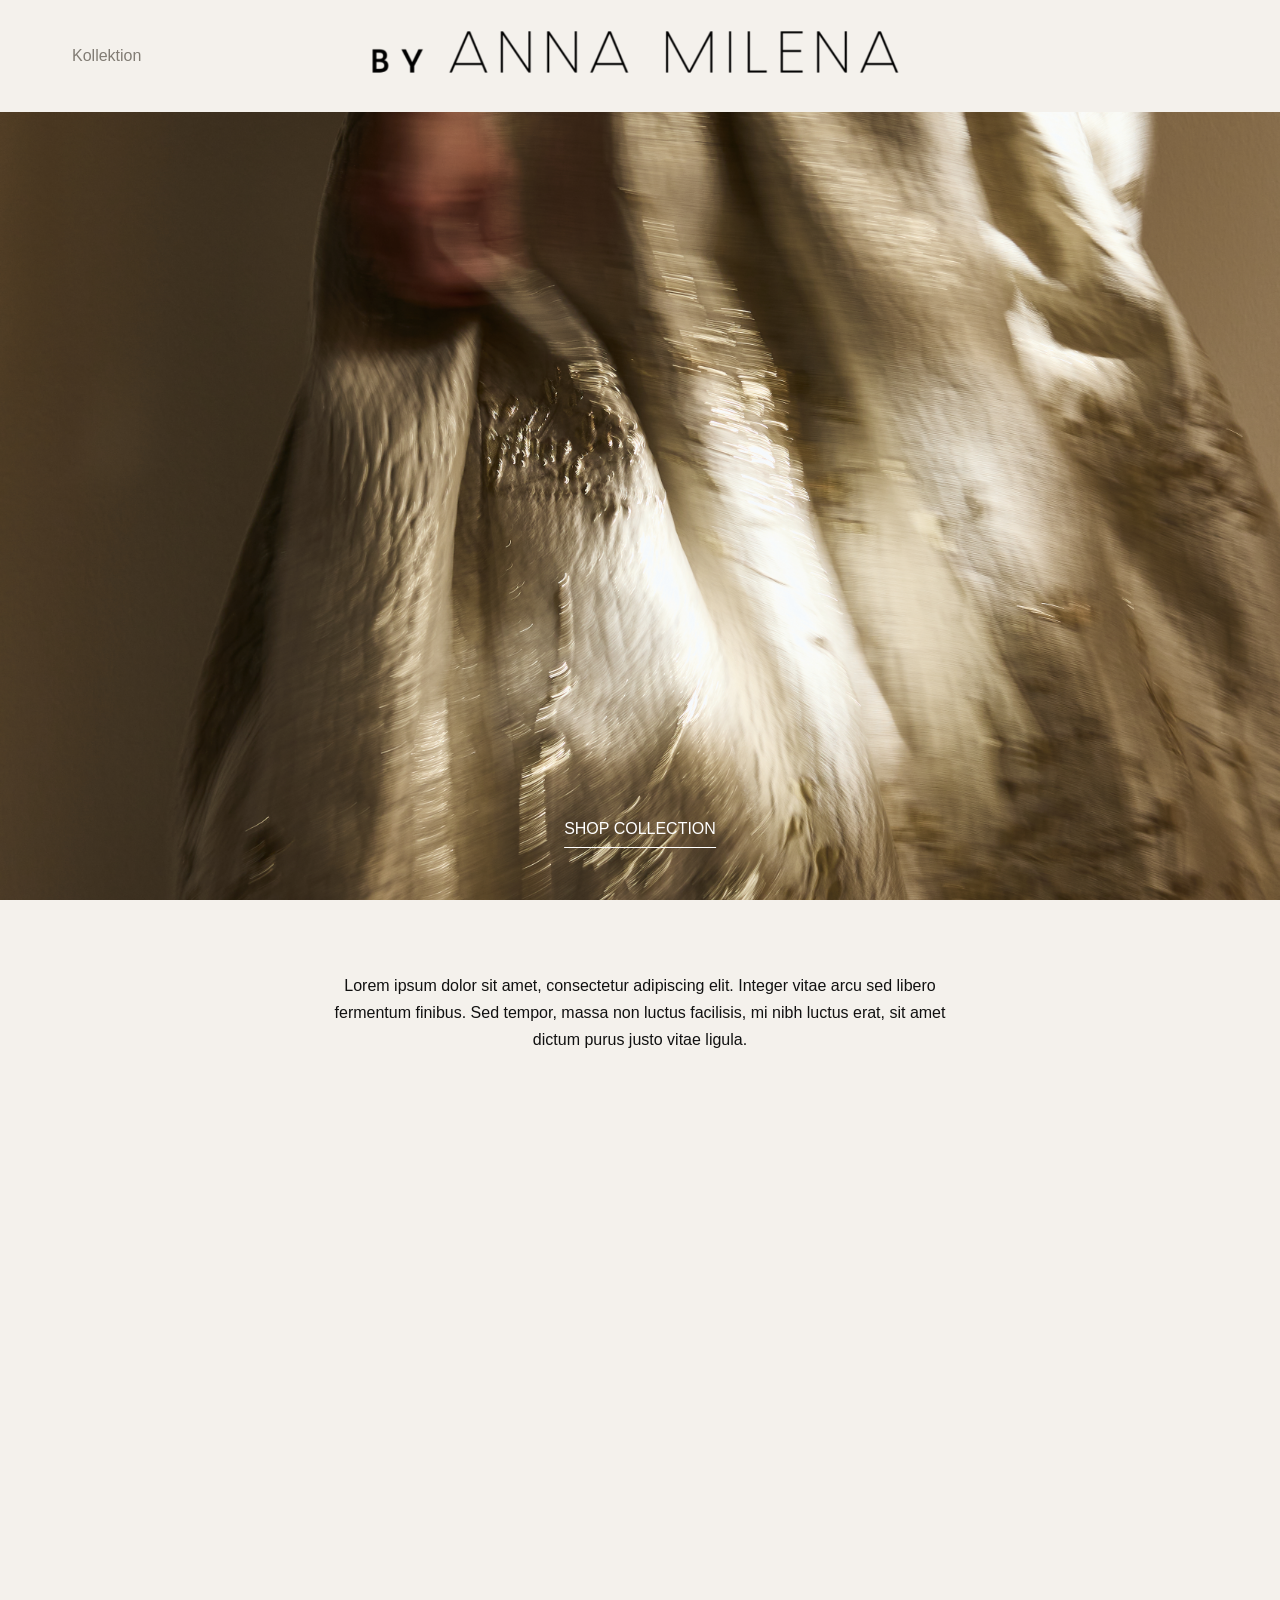
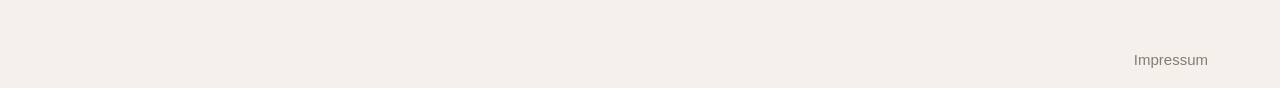
==== index.html @ 2ded6c22 "added homepage" ====
<!doctype html>
<html lang="de">
  <head>
    <meta charset="utf-8">
    <meta name="viewport" content="width=device-width, initial-scale=1">
    <title>by Anna Milena</title>
    <link rel="stylesheet" href="style.css">
    <script src="script.js" defer></script>
  </head>
  <body data-page="home">
    <header class="site-header" data-site-header></header>
    <main class="home-page" aria-label="Startseite">
      <section class="home-hero" aria-label="Kollektion">
        <img class="home-hero__image" src="assets/home/hero-skirt.jpg" alt="Rock in Bewegung">
        <a class="home-hero__link" href="collection.html">Shop Collection</a>
      </section>
      <section class="page-shell home-intro" aria-label="Einleitung">
        <p>
          Lorem ipsum dolor sit amet, consectetur adipiscing elit. Integer vitae
          arcu sed libero fermentum finibus. Sed tempor, massa non luctus
          facilisis, mi nibh luctus erat, sit amet dictum purus justo vitae
          ligula.
        </p>
      </section>
    </main>
    <footer class="site-footer" data-site-footer></footer>
  </body>
</html>
---- style.css ----
:root {
  --color-background: #f4f1ec;
  --color-surface: #fbfaf7;
  --color-text: #111111;
  --color-muted: #817c74;
  --color-line: #d8d1c8;
  --font-family-base: Arial, Helvetica, sans-serif;
  --font-size-base: 15px;
  --line-height-base: 1.5;
  --page-max-width: 1440px;
  --space-page-mobile: 24px;
  --space-page-tablet: 48px;
  --space-page-desktop: 72px;
  --header-height-mobile: 82px;
  --header-height-desktop: 112px;
  --logo-width-mobile: 300px;
  --logo-width-tablet: 430px;
  --logo-width-desktop: 540px;
  --icon-size: 32px;
  --icon-stroke: 2px;
  --nav-panel-width: 280px;
  --home-hero-height-mobile: calc(100vh - var(--header-height-mobile));
  --home-hero-height-desktop: calc(100vh - var(--header-height-desktop));
  --home-hero-image-position-mobile: center center;
  --home-hero-image-position-desktop: center center;
  --home-intro-width: 620px;
  --home-intro-space-mobile: 48px;
  --home-intro-space-desktop: 72px;
  --collection-top-space-mobile: 36px;
  --collection-top-space-desktop: 58px;
  --collection-grid-gap-x-mobile: 18px;
  --collection-grid-gap-y-mobile: 46px;
  --collection-grid-gap-x-tablet: 28px;
  --collection-grid-gap-y-tablet: 56px;
  --collection-grid-gap-x-desktop: 34px;
  --collection-grid-gap-y-desktop: 68px;
  --product-image-ratio: 2 / 3;
  --product-title-size-mobile: 14px;
  --product-title-size-desktop: 16px;
  --detail-top-space-mobile: 28px;
  --detail-top-space-desktop: 56px;
  --detail-image-max-width: 620px;
  --detail-content-max-width: 340px;
  --detail-gap-tablet: 48px;
  --detail-gap-desktop: 72px;
  --transition-fast: 160ms ease;
}

* {
  box-sizing: border-box;
}

html {
  background: var(--color-background);
  color: var(--color-text);
  font-family: var(--font-family-base);
  font-size: var(--font-size-base);
  line-height: var(--line-height-base);
}

body {
  min-height: 100vh;
  margin: 0;
  display: grid;
  grid-template-rows: auto 1fr auto;
}

a {
  color: inherit;
  text-decoration: none;
}

.site-header,
.site-footer,
.page-shell {
  width: min(100%, var(--page-max-width));
  margin-inline: auto;
  padding-inline: var(--space-page-mobile);
}

.site-header {
  min-height: var(--header-height-mobile);
  position: relative;
  display: grid;
  grid-template-columns: 1fr auto 1fr;
  align-items: center;
  gap: 16px;
}

.brand-link {
  position: absolute;
  left: 50%;
  top: 50%;
  z-index: 1;
  display: inline-flex;
  align-items: center;
  width: min(var(--logo-width-mobile), 68vw);
  transform: translate(-50%, -50%);
}

.brand-logo {
  display: block;
  width: 100%;
  height: auto;
}

.header-spacer {
  justify-self: end;
  width: var(--icon-size);
  height: var(--icon-size);
}

.icon-button {
  width: var(--icon-size);
  height: var(--icon-size);
  padding: 0;
  border: 0;
  border-radius: 0;
  background: transparent;
  color: var(--color-text);
  cursor: pointer;
  position: relative;
}

.menu-toggle {
  justify-self: start;
  display: inline-flex;
  flex-direction: column;
  justify-content: center;
  gap: 7px;
}

.menu-toggle__line {
  display: block;
  width: 30px;
  height: var(--icon-stroke);
  background: currentColor;
  transition: transform var(--transition-fast), opacity var(--transition-fast);
}

.menu-toggle[aria-expanded="true"] .menu-toggle__line:nth-child(1) {
  transform: translateY(9px) rotate(45deg);
}

.menu-toggle[aria-expanded="true"] .menu-toggle__line:nth-child(2) {
  opacity: 0;
}

.menu-toggle[aria-expanded="true"] .menu-toggle__line:nth-child(3) {
  transform: translateY(-9px) rotate(-45deg);
}

.site-nav {
  display: flex;
}

.site-nav--mobile {
  position: absolute;
  top: calc(100% - 8px);
  left: var(--space-page-mobile);
  z-index: 10;
  width: min(var(--nav-panel-width), calc(100vw - 48px));
  padding: 22px 0;
  border-top: 1px solid var(--color-line);
  background: var(--color-background);
  box-shadow: 0 18px 36px rgba(17, 17, 17, 0.07);
  opacity: 0;
  pointer-events: none;
  transform: translateY(-8px);
  transition: opacity var(--transition-fast), transform var(--transition-fast);
  flex-direction: column;
  align-items: center;
  gap: 0;
}

.site-nav--mobile.is-open {
  opacity: 1;
  pointer-events: auto;
  transform: translateY(0);
}

.site-nav--desktop {
  display: none;
}

.site-nav__link,
.site-footer__link {
  color: var(--color-muted);
  transition: color var(--transition-fast);
}

.site-nav__link:hover,
.site-nav__link[aria-current="page"],
.site-footer__link:hover,
.site-footer__link[aria-current="page"] {
  color: var(--color-text);
}

.site-nav__link {
  width: 100%;
  padding: 12px 24px;
  font-size: 16px;
}

.page-shell {
  min-height: calc(100vh - var(--header-height-mobile) - 56px);
}

.site-footer {
  min-height: 56px;
  display: flex;
  align-items: center;
  justify-content: flex-end;
}

.silent-link {
  display: block;
  width: 100%;
  min-height: 1px;
}

.home-page {
  min-height: calc(100vh - var(--header-height-mobile) - 56px);
}

.home-hero {
  position: relative;
  min-height: var(--home-hero-height-mobile);
  overflow: hidden;
  background: var(--color-surface);
}

.home-hero__image {
  display: block;
  width: 100%;
  height: var(--home-hero-height-mobile);
  object-fit: cover;
  object-position: var(--home-hero-image-position-mobile);
}

.home-hero__link {
  position: absolute;
  left: 50%;
  bottom: 42px;
  color: #ffffff;
  font-size: 15px;
  line-height: 1;
  letter-spacing: 0;
  text-transform: uppercase;
  transform: translateX(-50%);
}

.home-hero__link::after {
  content: "";
  display: block;
  width: 100%;
  height: 1px;
  margin-top: 10px;
  background: currentColor;
}

.home-intro {
  padding-top: var(--home-intro-space-mobile);
  padding-bottom: var(--home-intro-space-mobile);
}

.home-intro p {
  max-width: var(--home-intro-width);
  margin: 0 auto;
  font-size: 16px;
  line-height: 1.7;
  text-align: center;
}

.collection-page {
  padding-top: var(--collection-top-space-mobile);
  padding-bottom: 64px;
}

.product-grid {
  display: grid;
  grid-template-columns: repeat(2, minmax(0, 1fr));
  column-gap: var(--collection-grid-gap-x-mobile);
  row-gap: var(--collection-grid-gap-y-mobile);
}

.product-card {
  min-width: 0;
}

.product-card__link {
  display: grid;
  gap: 12px;
}

.product-card__media {
  display: block;
  aspect-ratio: var(--product-image-ratio);
  background: var(--color-surface);
  overflow: hidden;
}

.product-card__image {
  display: block;
  width: 100%;
  height: 100%;
  object-fit: cover;
}

.product-card__name {
  display: block;
  font-size: var(--product-title-size-mobile);
  line-height: 1.25;
}

.product-detail-page {
  padding-top: var(--detail-top-space-mobile);
  padding-bottom: 72px;
}

.product-detail {
  display: grid;
  gap: 24px;
}

.back-link,
.text-link {
  width: fit-content;
  color: var(--color-muted);
  font-size: 14px;
  transition: color var(--transition-fast);
}

.back-link:hover,
.text-link:hover {
  color: var(--color-text);
}

.product-detail__media {
  width: 100%;
  max-width: var(--detail-image-max-width);
  background: var(--color-surface);
}

.product-detail__image {
  display: block;
  width: 100%;
  height: auto;
}

.product-detail__content {
  display: grid;
  gap: 18px;
  align-content: start;
  max-width: var(--detail-content-max-width);
}

.product-detail__eyebrow,
.product-detail__description,
.product-detail__meta {
  margin: 0;
}

.product-detail__eyebrow {
  color: var(--color-muted);
  font-size: 13px;
}

.product-detail__title {
  margin: 0;
  font-size: 26px;
  font-weight: 400;
  line-height: 1.12;
}

.product-detail__description,
.product-detail__meta {
  font-size: 15px;
  line-height: 1.55;
}

.product-detail__meta {
  color: var(--color-muted);
}

.imprint-page {
  padding-top: 48px;
  padding-bottom: 72px;
}

.imprint-content {
  max-width: 520px;
}

.imprint-content h1 {
  margin: 0 0 28px;
  font-size: 28px;
  font-weight: 400;
  line-height: 1.15;
}

.imprint-content p {
  margin: 0;
  font-size: 15px;
  line-height: 1.65;
}

@media (min-width: 768px) {
  .site-header,
  .site-footer,
  .page-shell {
    padding-inline: var(--space-page-tablet);
  }

  .brand-link {
    width: min(var(--logo-width-tablet), 58vw);
  }

  .site-nav--mobile {
    left: var(--space-page-tablet);
  }

  .menu-toggle,
  .site-nav--mobile,
  .header-spacer {
    display: none;
  }

  .site-nav--desktop {
    display: flex;
    position: static;
    z-index: 2;
    width: auto;
    padding: 0;
    border-top: 0;
    background: transparent;
    box-shadow: none;
    opacity: 1;
    pointer-events: auto;
    transform: none;
    flex-direction: row;
    justify-self: start;
    align-items: center;
  }

  .site-nav--desktop .site-nav__link {
    width: auto;
    padding: 0;
    font-size: 16px;
  }

  .product-grid {
    grid-template-columns: repeat(3, minmax(0, 1fr));
    column-gap: var(--collection-grid-gap-x-tablet);
    row-gap: var(--collection-grid-gap-y-tablet);
  }

  .product-detail {
    grid-template-columns: minmax(0, 1fr) minmax(260px, var(--detail-content-max-width));
    gap: var(--detail-gap-tablet);
    align-items: start;
  }

  .back-link {
    grid-column: 1 / -1;
  }

  .product-detail__media {
    justify-self: end;
  }
}

@media (min-width: 1200px) {
  .site-header,
  .site-footer,
  .page-shell {
    padding-inline: var(--space-page-desktop);
  }

  .site-header {
    min-height: var(--header-height-desktop);
  }

  .brand-link {
    width: var(--logo-width-desktop);
  }

  .page-shell {
    min-height: calc(100vh - var(--header-height-desktop) - 56px);
  }

  .home-page {
    min-height: calc(100vh - var(--header-height-desktop) - 56px);
  }

  .home-hero {
    min-height: var(--home-hero-height-desktop);
  }

  .home-hero__image {
    height: var(--home-hero-height-desktop);
    object-position: var(--home-hero-image-position-desktop);
  }

  .home-hero__link {
    bottom: 52px;
    font-size: 16px;
  }

  .home-intro {
    padding-top: var(--home-intro-space-desktop);
    padding-bottom: var(--home-intro-space-desktop);
  }

  .collection-page {
    padding-top: var(--collection-top-space-desktop);
    padding-bottom: 88px;
  }

  .product-grid {
    grid-template-columns: repeat(4, minmax(0, 1fr));
    column-gap: var(--collection-grid-gap-x-desktop);
    row-gap: var(--collection-grid-gap-y-desktop);
  }

  .product-card__name {
    font-size: var(--product-title-size-desktop);
  }

  .product-detail-page {
    padding-top: var(--detail-top-space-desktop);
    padding-bottom: 96px;
  }

  .product-detail {
    grid-template-columns: minmax(0, 720px) minmax(260px, var(--detail-content-max-width));
    gap: var(--detail-gap-desktop);
    justify-content: center;
  }

  .product-detail__content {
    padding-top: 34px;
    position: sticky;
    top: 32px;
  }

  .product-detail__title {
    font-size: 30px;
  }
}
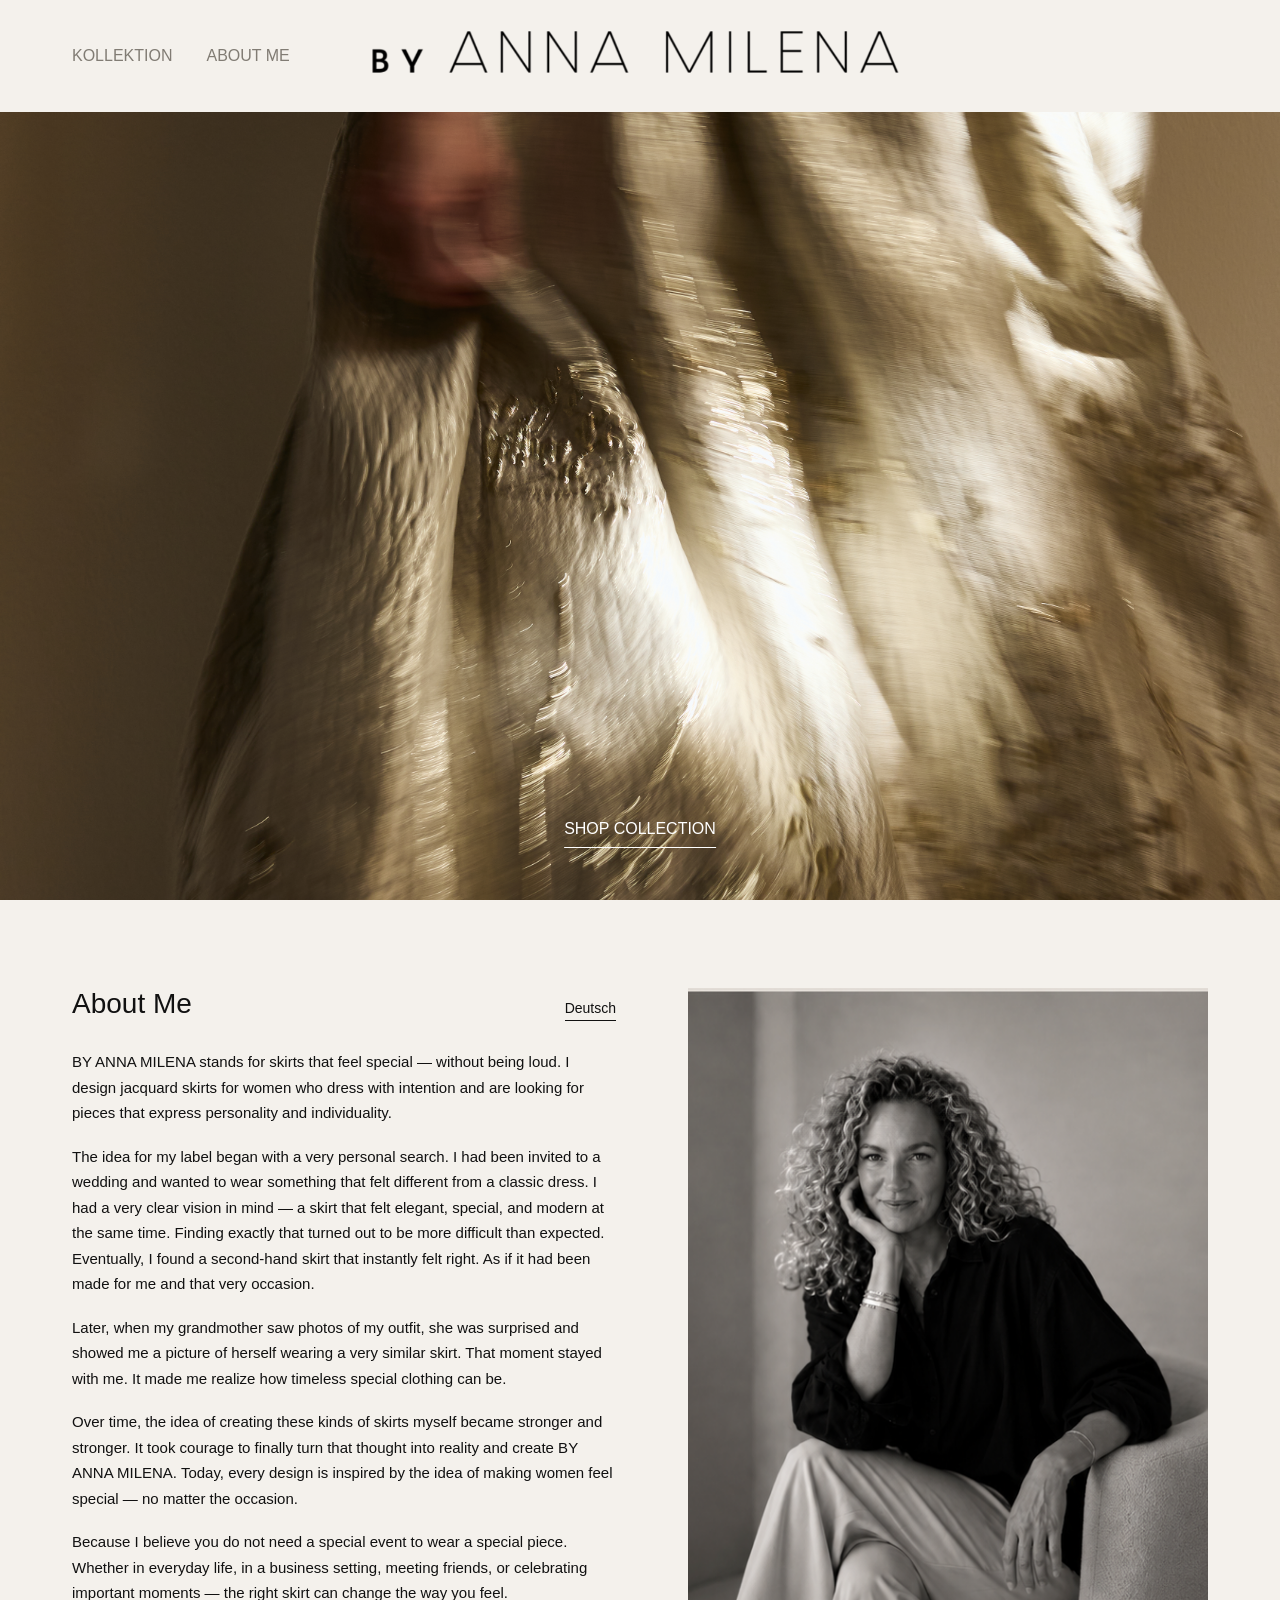
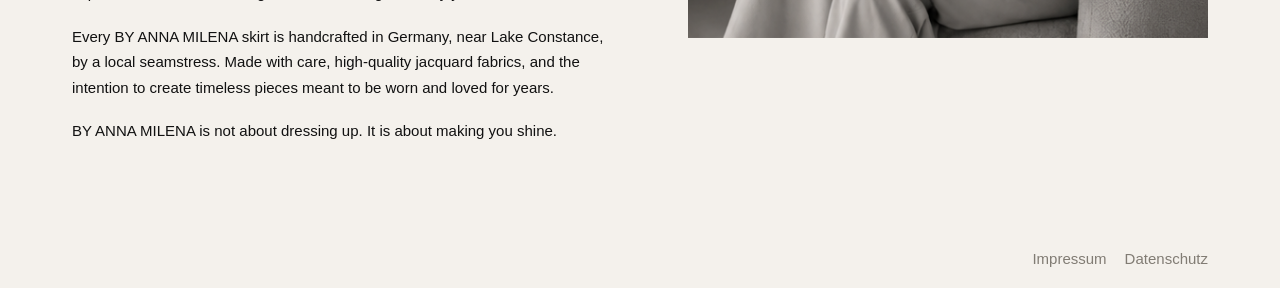
==== commit b89649e6: "added image slider and details" ====
--- a/index.html
+++ b/index.html
@@ -10,17 +10,40 @@
   <body data-page="home">
     <header class="site-header" data-site-header></header>
     <main class="home-page" aria-label="Startseite">
-      <section class="home-hero" aria-label="Kollektion">
+      <section class="home-hero" aria-label="KOLLEKTION">
         <img class="home-hero__image" src="assets/home/hero-skirt.jpg" alt="Rock in Bewegung">
         <a class="home-hero__link" href="collection.html">Shop Collection</a>
       </section>
-      <section class="page-shell home-intro" aria-label="Einleitung">
-        <p>
-          Lorem ipsum dolor sit amet, consectetur adipiscing elit. Integer vitae
-          arcu sed libero fermentum finibus. Sed tempor, massa non luctus
-          facilisis, mi nibh luctus erat, sit amet dictum purus justo vitae
-          ligula.
-        </p>
+      <section class="page-shell about-section" id="about-me" aria-label="About Me">
+        <div class="about-section__layout">
+          <div class="about-section__copy">
+            <div class="about-section__header">
+              <h1>About Me</h1>
+              <button class="language-toggle" type="button" data-language-toggle data-current-language="en">Deutsch</button>
+            </div>
+            <div class="about-text is-active" data-about-text="en">
+              <p>BY ANNA MILENA stands for skirts that feel special — without being loud. I design jacquard skirts for women who dress with intention and are looking for pieces that express personality and individuality.</p>
+              <p>The idea for my label began with a very personal search. I had been invited to a wedding and wanted to wear something that felt different from a classic dress. I had a very clear vision in mind — a skirt that felt elegant, special, and modern at the same time. Finding exactly that turned out to be more difficult than expected. Eventually, I found a second-hand skirt that instantly felt right. As if it had been made for me and that very occasion.</p>
+              <p>Later, when my grandmother saw photos of my outfit, she was surprised and showed me a picture of herself wearing a very similar skirt. That moment stayed with me. It made me realize how timeless special clothing can be.</p>
+              <p>Over time, the idea of creating these kinds of skirts myself became stronger and stronger. It took courage to finally turn that thought into reality and create BY ANNA MILENA. Today, every design is inspired by the idea of making women feel special — no matter the occasion.</p>
+              <p>Because I believe you do not need a special event to wear a special piece. Whether in everyday life, in a business setting, meeting friends, or celebrating important moments — the right skirt can change the way you feel.</p>
+              <p>Every BY ANNA MILENA skirt is handcrafted in Germany, near Lake Constance, by a local seamstress. Made with care, high-quality jacquard fabrics, and the intention to create timeless pieces meant to be worn and loved for years.</p>
+              <p>BY ANNA MILENA is not about dressing up. It is about making you shine.</p>
+            </div>
+            <div class="about-text" data-about-text="de" hidden>
+              <p>BY ANNA MILENA steht für Röcke, die besonders sind – ohne laut zu sein. Ich entwerfe Jacquard-Röcke für Frauen, die sich bewusst kleiden möchten und ein Kleidungsstück suchen, das Persönlichkeit ausstrahlt.</p>
+              <p>Die Idee zu meinem Label entstand aus einer ganz persönlichen Suche. Als ich zu einer Hochzeit eingeladen war, wollte ich etwas tragen, das sich anders anfühlt als ein klassisches Kleid. Ich hatte eine genaue Vorstellung von einem Rock in meinem Kopf – elegant, besonders und trotzdem modern. Doch genau dieses Stück zu finden, war schwieriger als gedacht. Schließlich entdeckte ich einen Rock second hand, der sich sofort richtig anfühlte. Als wäre er genau für mich und diesen Anlass gemacht.</p>
+              <p>Später zeigte ich meiner Oma Bilder meines Outfits. Sie reagierte überrascht und holte ein Foto von sich hervor – darauf trug sie einen ganz ähnlichen Rock. Dieser Moment hat mich berührt und mir gezeigt, wie zeitlos besondere Kleidung sein kann.</p>
+              <p>Mit der Zeit entstand immer stärker der Wunsch, selbst solche Röcke zu entwerfen. Es brauchte Mut, diesen Gedanken wirklich umzusetzen und daraus BY ANNA MILENA entstehen zu lassen. Heute entstehen meine Designs aus der Idee heraus, Frauen in jedem Moment ein besonderes Gefühl zu geben – unabhängig vom Anlass.</p>
+              <p>Denn ich finde: Man braucht keinen besonderen Tag, um ein besonderes Kleidungsstück zu tragen. Ob im Alltag, im Business, beim Treffen mit Freunden oder bei großen Feierlichkeiten – ein Rock kann Ausstrahlung verändern.</p>
+              <p>Jeder Rock von BY ANNA MILENA wird in Deutschland am Bodensee von einer Schneiderin gefertigt. Mit viel Sorgfalt, hochwertigen Jacquardstoffen und dem Anspruch, zeitlose Lieblingsstücke zu schaffen.</p>
+              <p>BY ANNA MILENA soll Frauen nicht verkleiden. Sondern sie zum Strahlen bringen.</p>
+            </div>
+          </div>
+          <figure class="about-section__media">
+            <img src="assets/home/about-portrait.png" alt="Anna Milena Balzer">
+          </figure>
+        </div>
       </section>
     </main>
     <footer class="site-footer" data-site-footer></footer>
--- a/style.css
+++ b/style.css
@@ -23,9 +23,12 @@
   --home-hero-height-desktop: calc(100vh - var(--header-height-desktop));
   --home-hero-image-position-mobile: center center;
   --home-hero-image-position-desktop: center center;
-  --home-intro-width: 620px;
-  --home-intro-space-mobile: 48px;
-  --home-intro-space-desktop: 72px;
+  --about-section-space-mobile: 56px;
+  --about-section-space-desktop: 88px;
+  --about-layout-gap-tablet: 48px;
+  --about-layout-gap-desktop: 72px;
+  --about-text-width: 620px;
+  --about-image-ratio: 4 / 5;
   --collection-top-space-mobile: 36px;
   --collection-top-space-desktop: 58px;
   --collection-grid-gap-x-mobile: 18px;
@@ -152,6 +155,7 @@
 
 .site-nav {
   display: flex;
+  gap: 22px;
 }
 
 .site-nav--mobile {
@@ -211,6 +215,7 @@
   display: flex;
   align-items: center;
   justify-content: flex-end;
+  gap: 18px;
 }
 
 .silent-link {
@@ -259,17 +264,76 @@
   background: currentColor;
 }
 
-.home-intro {
-  padding-top: var(--home-intro-space-mobile);
-  padding-bottom: var(--home-intro-space-mobile);
-}
-
-.home-intro p {
-  max-width: var(--home-intro-width);
-  margin: 0 auto;
-  font-size: 16px;
+.about-section {
+  padding-top: var(--about-section-space-mobile);
+  padding-bottom: var(--about-section-space-mobile);
+}
+
+.about-section__layout {
+  display: grid;
+  gap: 36px;
+}
+
+.about-section__copy {
+  max-width: var(--about-text-width);
+}
+
+.about-section__header {
+  display: flex;
+  align-items: baseline;
+  justify-content: space-between;
+  gap: 24px;
+  margin-bottom: 28px;
+}
+
+.about-section__header h1 {
+  margin: 0;
+  font-size: 28px;
+  font-weight: 400;
+  line-height: 1.15;
+}
+
+.language-toggle {
+  padding: 0 0 5px;
+  border: 0;
+  border-bottom: 1px solid currentColor;
+  border-radius: 0;
+  background: transparent;
+  color: var(--color-text);
+  font-family: var(--font-family-base);
+  font-size: 14px;
+  line-height: 1;
+  cursor: pointer;
+}
+
+.about-text {
+  display: grid;
+  gap: 18px;
+}
+
+.about-text[hidden] {
+  display: none;
+}
+
+.about-text p {
+  margin: 0;
+  font-size: 15px;
   line-height: 1.7;
-  text-align: center;
+}
+
+.about-section__media {
+  margin: 0;
+  width: 100%;
+  aspect-ratio: var(--about-image-ratio);
+  overflow: hidden;
+  background: var(--color-surface);
+}
+
+.about-section__media img {
+  display: block;
+  width: 100%;
+  height: 100%;
+  object-fit: cover;
 }
 
 .collection-page {
@@ -336,9 +400,13 @@
   color: var(--color-text);
 }
 
+.product-gallery {
+  width: 100%;
+  max-width: var(--detail-image-max-width);
+}
+
 .product-detail__media {
   width: 100%;
-  max-width: var(--detail-image-max-width);
   background: var(--color-surface);
 }
 
@@ -346,6 +414,40 @@
   display: block;
   width: 100%;
   height: auto;
+}
+
+.product-gallery__thumbs {
+  display: flex;
+  gap: 10px;
+  margin-top: 12px;
+  overflow-x: auto;
+  scrollbar-width: thin;
+}
+
+.product-gallery__thumb {
+  flex: 0 0 64px;
+  width: 64px;
+  aspect-ratio: var(--product-image-ratio);
+  padding: 0;
+  border: 1px solid transparent;
+  border-radius: 0;
+  background: transparent;
+  cursor: pointer;
+  opacity: 0.58;
+  transition: border-color var(--transition-fast), opacity var(--transition-fast);
+}
+
+.product-gallery__thumb[aria-current="true"],
+.product-gallery__thumb:hover {
+  border-color: var(--color-text);
+  opacity: 1;
+}
+
+.product-gallery__thumb img {
+  display: block;
+  width: 100%;
+  height: 100%;
+  object-fit: cover;
 }
 
 .product-detail__content {
@@ -383,26 +485,171 @@
   color: var(--color-muted);
 }
 
-.imprint-page {
+.product-detail__signup {
+  width: 100%;
+  max-width: 100%;
+  margin-top: 8px;
+}
+
+.brevo-form {
+  padding: 0;
+  background: transparent;
+  text-align: left;
+}
+
+.brevo-form #sib-form-container,
+.brevo-form #sib-container {
+  width: 100%;
+  max-width: none;
+}
+
+.brevo-form #sib-container {
+  padding: 0;
+  border: 0;
+  border-radius: 0;
+  background: transparent;
+  direction: ltr;
+}
+
+.brevo-form .sib-form-block,
+.brevo-form .sib-input,
+.brevo-form .sib-captcha,
+.brevo-form .sib-form__declaration {
+  padding: 0;
+  margin: 0 0 14px;
+}
+
+.brevo-form p,
+.brevo-form .entry__label,
+.brevo-form .entry__specification,
+.brevo-form .sib-form__declaration {
+  color: var(--color-text);
+  font-family: var(--font-family-base);
+  text-align: left;
+}
+
+.brevo-form p {
+  margin: 0;
+  font-size: 14px;
+  line-height: 1.55;
+}
+
+.brevo-form .entry__label {
+  display: block;
+  margin-bottom: 8px;
+  font-size: 14px;
+  font-weight: 400;
+  line-height: 1.35;
+}
+
+.brevo-form .entry__field {
+  border: 0;
+}
+
+.brevo-form .input {
+  width: 100%;
+  min-height: 44px;
+  padding: 10px 0;
+  border: 0;
+  border-bottom: 1px solid var(--color-line);
+  border-radius: 0;
+  background: transparent;
+  color: var(--color-text);
+  font-family: var(--font-family-base);
+  font-size: 15px;
+}
+
+.brevo-form .input::placeholder {
+  color: var(--color-muted);
+}
+
+.brevo-form .entry__specification {
+  display: block;
+  margin-top: 8px;
+  color: var(--color-muted);
+  font-size: 12px;
+}
+
+.brevo-form .sib-form__declaration {
+  color: var(--color-muted);
+  font-size: 12px;
+}
+
+.brevo-form .sib-form__declaration p {
+  color: var(--color-muted);
+  font-size: 12px;
+}
+
+.brevo-form a {
+  color: inherit;
+  text-decoration: underline;
+}
+
+.brevo-form .sib-form-block__button {
+  width: 100%;
+  min-height: 44px;
+  border: 1px solid var(--color-text);
+  border-radius: 0;
+  background: var(--color-text);
+  color: var(--color-background);
+  font-family: var(--font-family-base);
+  font-size: 14px;
+  font-weight: 400;
+  text-align: center;
+  text-transform: uppercase;
+  cursor: pointer;
+}
+
+.brevo-form .sib-form-message-panel {
+  display: none;
+  margin: 0 0 14px;
+  border-radius: 0;
+  font-family: var(--font-family-base);
+  font-size: 14px;
+}
+
+.imprint-page,
+.legal-page {
   padding-top: 48px;
   padding-bottom: 72px;
 }
 
-.imprint-content {
-  max-width: 520px;
-}
-
-.imprint-content h1 {
+.imprint-content,
+.legal-content {
+  max-width: 680px;
+}
+
+.imprint-content h1,
+.legal-content h1 {
   margin: 0 0 28px;
   font-size: 28px;
   font-weight: 400;
   line-height: 1.15;
 }
 
-.imprint-content p {
+.imprint-content h2,
+.legal-content h2 {
+  margin: 34px 0 12px;
+  font-size: 16px;
+  font-weight: 400;
+  line-height: 1.35;
+}
+
+.imprint-content p,
+.legal-content p,
+.legal-content li {
   margin: 0;
   font-size: 15px;
   line-height: 1.65;
+}
+
+.legal-content p + p {
+  margin-top: 14px;
+}
+
+.legal-content ul {
+  margin: 0 0 0 20px;
+  padding: 0;
 }
 
 @media (min-width: 768px) {
@@ -441,6 +688,7 @@
     flex-direction: row;
     justify-self: start;
     align-items: center;
+    gap: 34px;
   }
 
   .site-nav--desktop .site-nav__link {
@@ -465,7 +713,7 @@
     grid-column: 1 / -1;
   }
 
-  .product-detail__media {
+  .product-gallery {
     justify-self: end;
   }
 }
@@ -507,9 +755,20 @@
     font-size: 16px;
   }
 
-  .home-intro {
-    padding-top: var(--home-intro-space-desktop);
-    padding-bottom: var(--home-intro-space-desktop);
+  .about-section {
+    padding-top: var(--about-section-space-desktop);
+    padding-bottom: var(--about-section-space-desktop);
+  }
+
+  .about-section__layout {
+    grid-template-columns: minmax(0, 1fr) minmax(320px, 520px);
+    gap: var(--about-layout-gap-desktop);
+    align-items: start;
+  }
+
+  .about-section__media {
+    position: sticky;
+    top: 32px;
   }
 
   .collection-page {
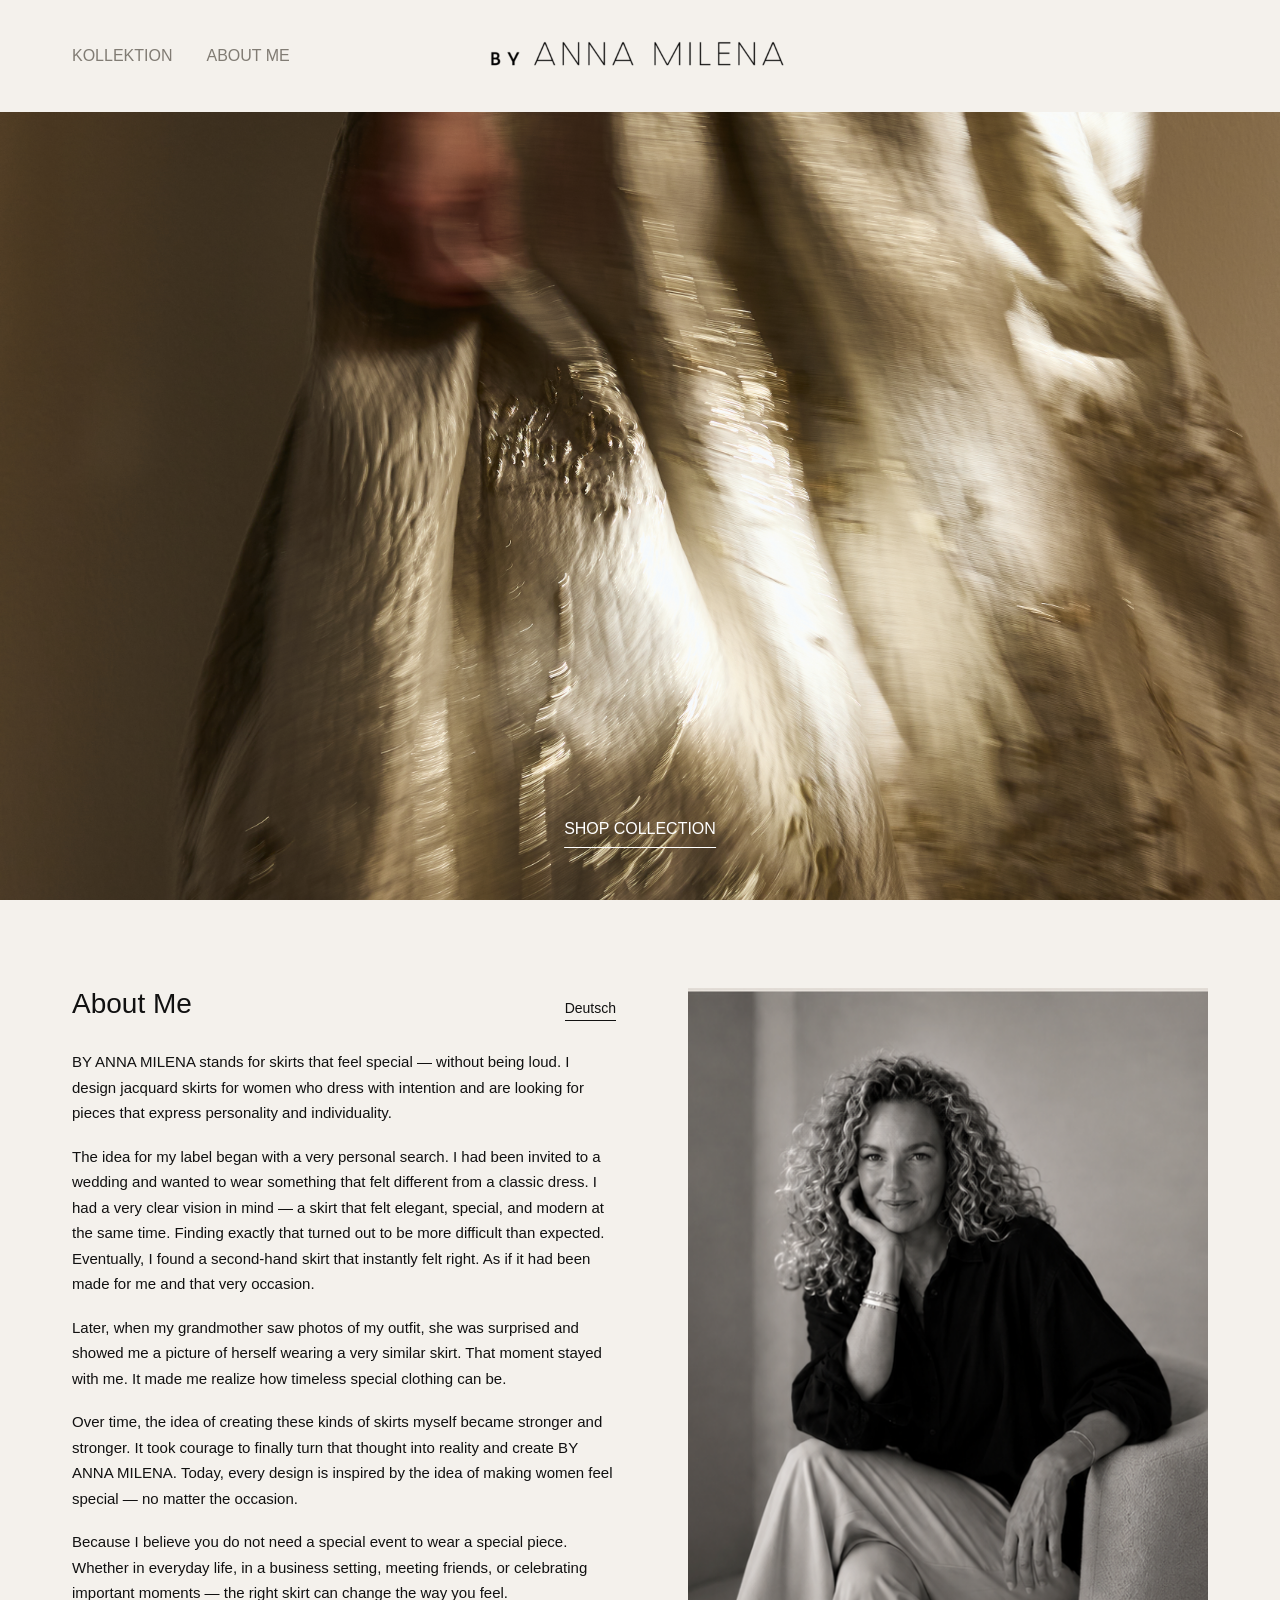
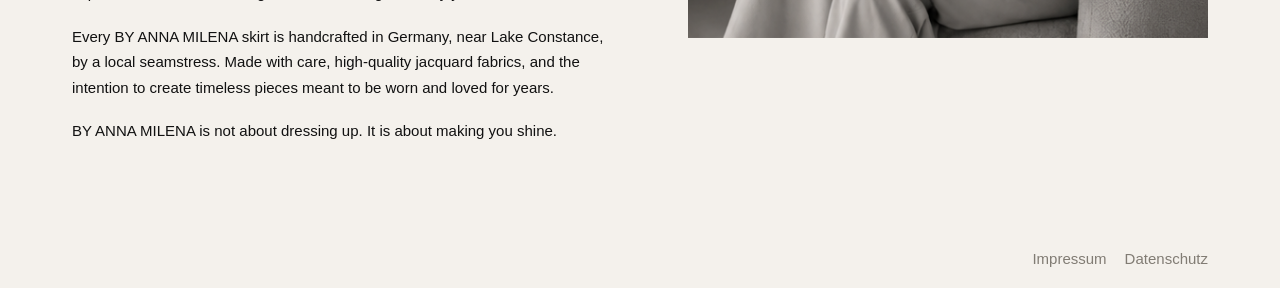
==== commit f92c930f: "seo fixes" ====
--- a/index.html
+++ b/index.html
@@ -3,7 +3,10 @@
   <head>
     <meta charset="utf-8">
     <meta name="viewport" content="width=device-width, initial-scale=1">
+    <meta name="description" content="BY ANNA MILENA stands for skirts that feel special — without being loud. I design jacquard skirts for women who dress with intention and are looking for pieces that express personality and individuality.">
     <title>by Anna Milena</title>
+    <link rel="icon" href="favicon.ico" sizes="any">
+    <link rel="icon" href="favicon.png" type="image/png">
     <link rel="stylesheet" href="style.css">
     <script src="script.js" defer></script>
   </head>
--- a/style.css
+++ b/style.css
@@ -13,9 +13,9 @@
   --space-page-desktop: 72px;
   --header-height-mobile: 82px;
   --header-height-desktop: 112px;
-  --logo-width-mobile: 300px;
-  --logo-width-tablet: 430px;
-  --logo-width-desktop: 540px;
+  --logo-width-mobile: 200px;
+  --logo-width-tablet: 250px;
+  --logo-width-desktop: 300px;
   --icon-size: 32px;
   --icon-stroke: 2px;
   --nav-panel-width: 280px;
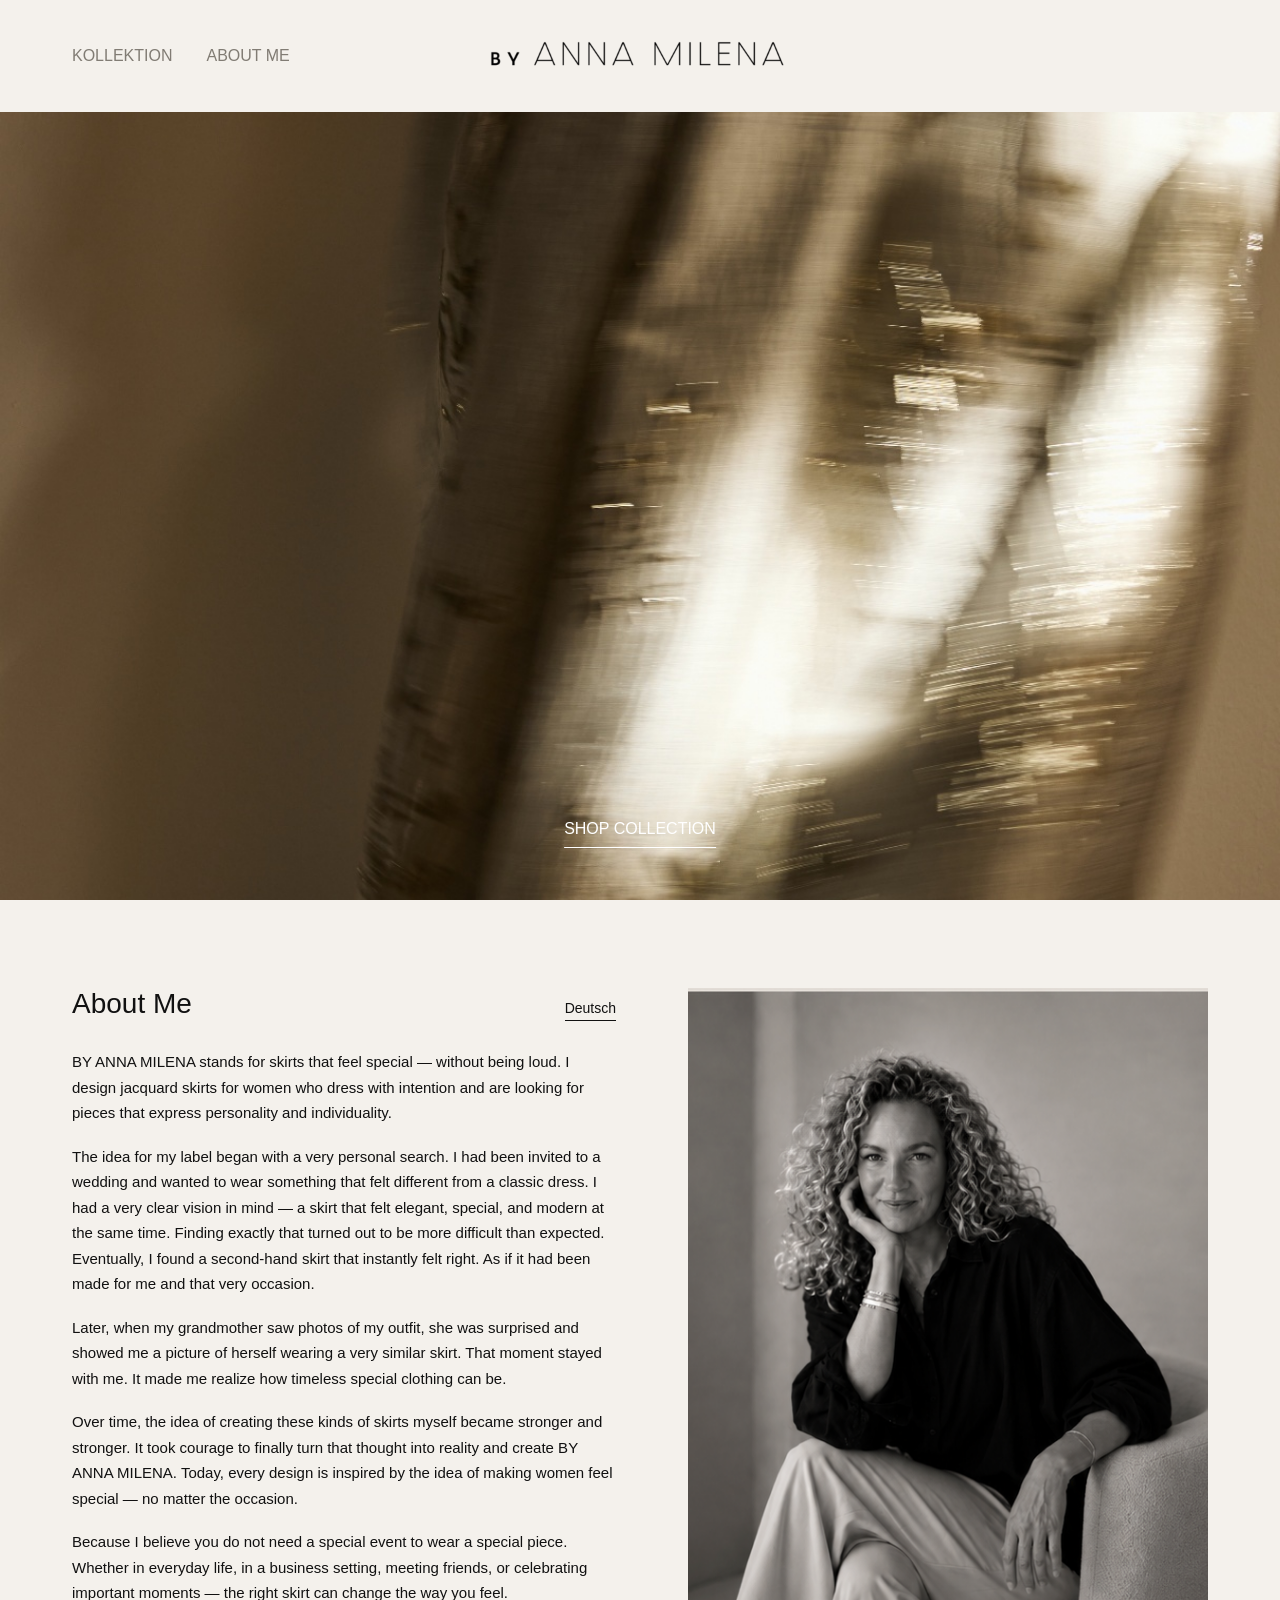
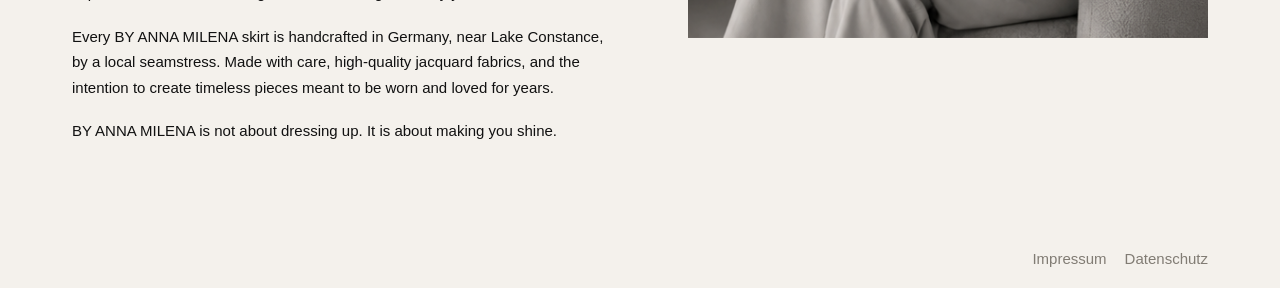
==== commit e6d09d03: "adding cookie banner" ====
--- a/index.html
+++ b/index.html
@@ -4,10 +4,21 @@
     <meta charset="utf-8">
     <meta name="viewport" content="width=device-width, initial-scale=1">
     <meta name="description" content="BY ANNA MILENA stands for skirts that feel special — without being loud. I design jacquard skirts for women who dress with intention and are looking for pieces that express personality and individuality.">
+    <meta property="og:title" content="BY ANNA MILENA">
+    <meta property="og:description" content="BY ANNA MILENA stands for skirts that feel special — without being loud. I design jacquard skirts for women who dress with intention and are looking for pieces that express personality and individuality.">
+    <meta property="og:image" content="https://www.byannamilena.com/assets/social/share-image.jpg">
+    <meta property="og:type" content="website">
+    <meta property="og:url" content="https://www.byannamilena.com/">
+    <meta name="twitter:card" content="summary_large_image">
+    <meta name="twitter:title" content="BY ANNA MILENA">
+    <meta name="twitter:description" content="BY ANNA MILENA stands for skirts that feel special — without being loud. I design jacquard skirts for women who dress with intention and are looking for pieces that express personality and individuality.">
+    <meta name="twitter:image" content="https://www.byannamilena.com/assets/social/share-image.jpg">
     <title>by Anna Milena</title>
     <link rel="icon" href="favicon.ico" sizes="any">
     <link rel="icon" href="favicon.png" type="image/png">
     <link rel="stylesheet" href="style.css">
+    <script src="https://web.cmp.usercentrics.eu/modules/autoblocker.js"></script>
+    <script id="usercentrics-cmp" src="https://web.cmp.usercentrics.eu/ui/loader.js" data-ruleset-id="Jv1e5ENqxwWkb7" async></script>    
     <script src="script.js" defer></script>
   </head>
   <body data-page="home">
--- a/style.css
+++ b/style.css
@@ -49,6 +49,12 @@
   --transition-fast: 160ms ease;
 }
 
+@supports (height: 100svh) {
+  :root {
+    --home-hero-height-mobile: calc(100svh - var(--header-height-mobile));
+  }
+}
+
 * {
   box-sizing: border-box;
 }
@@ -246,7 +252,8 @@
 .home-hero__link {
   position: absolute;
   left: 50%;
-  bottom: 42px;
+  bottom: 96px;
+  bottom: clamp(96px, 14svh, 132px);
   color: #ffffff;
   font-size: 15px;
   line-height: 1;
@@ -455,6 +462,28 @@
   gap: 18px;
   align-content: start;
   max-width: var(--detail-content-max-width);
+}
+
+.signup-confirmation {
+  display: grid;
+  gap: 10px;
+  padding: 18px;
+  border: 1px solid var(--color-line);
+  background: var(--color-surface);
+}
+
+.signup-confirmation__title {
+  margin: 0 0 2px;
+  font-size: 18px;
+  font-weight: 400;
+  line-height: 1.25;
+}
+
+.signup-confirmation p {
+  margin: 0;
+  color: var(--color-muted);
+  font-size: 14px;
+  line-height: 1.5;
 }
 
 .product-detail__eyebrow,
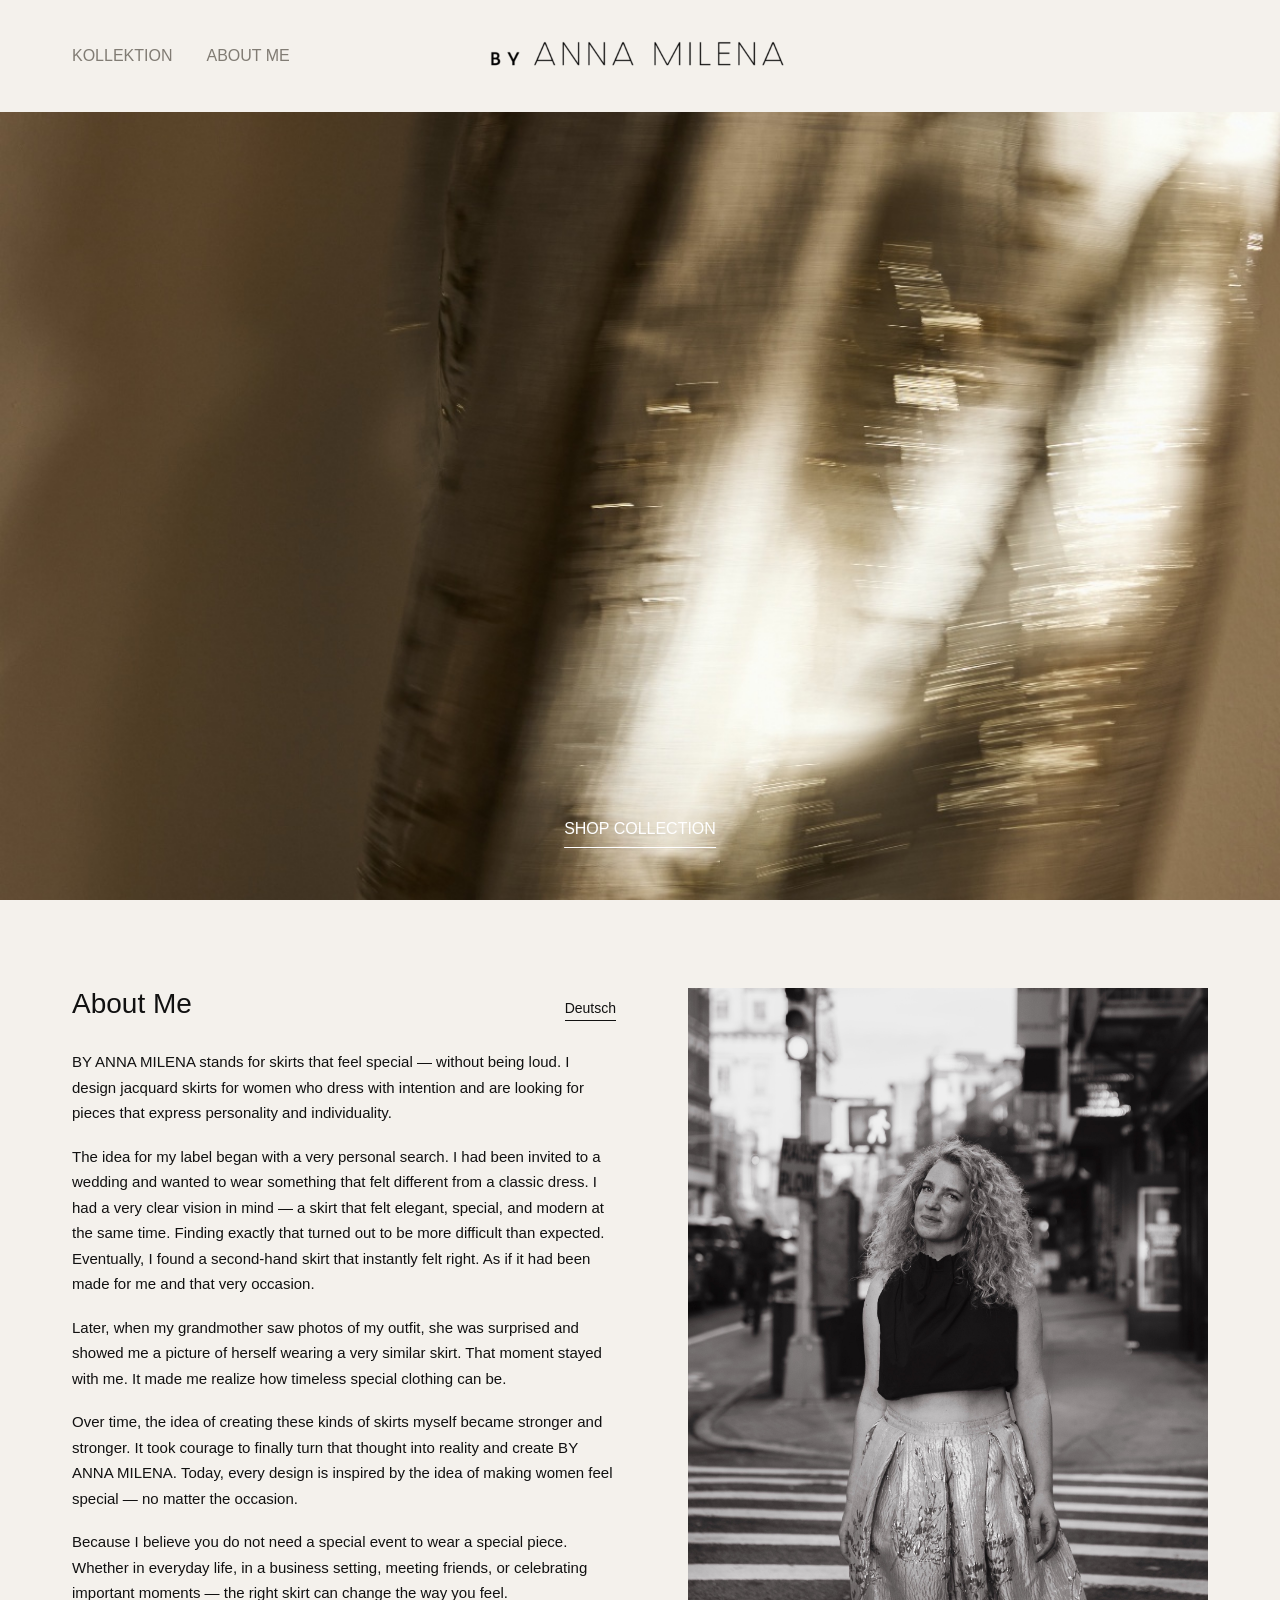
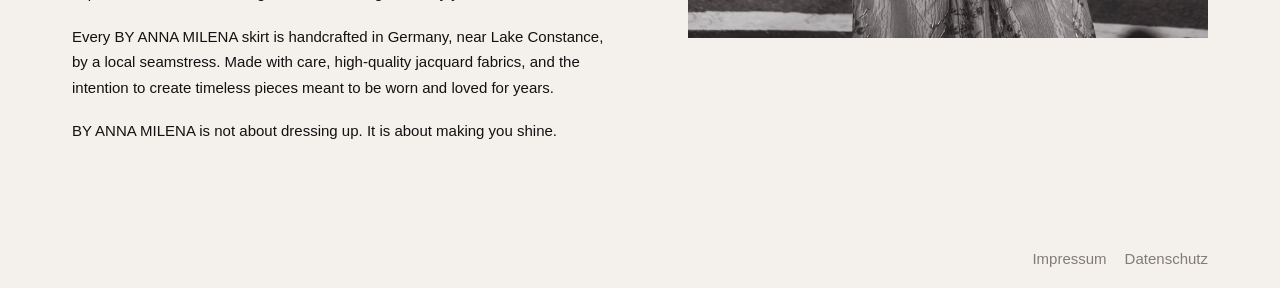
==== commit 8878878f: "change image" ====
--- a/index.html
+++ b/index.html
@@ -17,9 +17,8 @@
     <link rel="icon" href="favicon.ico" sizes="any">
     <link rel="icon" href="favicon.png" type="image/png">
     <link rel="stylesheet" href="style.css">
-    <script src="https://web.cmp.usercentrics.eu/modules/autoblocker.js"></script>
-    <script id="usercentrics-cmp" src="https://web.cmp.usercentrics.eu/ui/loader.js" data-ruleset-id="Jv1e5ENqxwWkb7" async></script>    
     <script src="script.js" defer></script>
+    <script id="usercentrics-cmp" src="https://web.cmp.usercentrics.eu/ui/loader.js" data-settings-id="Jv1e5ENqxwWkb7" async></script>   
   </head>
   <body data-page="home">
     <header class="site-header" data-site-header></header>
@@ -55,7 +54,7 @@
             </div>
           </div>
           <figure class="about-section__media">
-            <img src="assets/home/about-portrait.png" alt="Anna Milena Balzer">
+            <img src="assets/home/about-portrait.jpeg" alt="Anna Milena Balzer">
           </figure>
         </div>
       </section>
